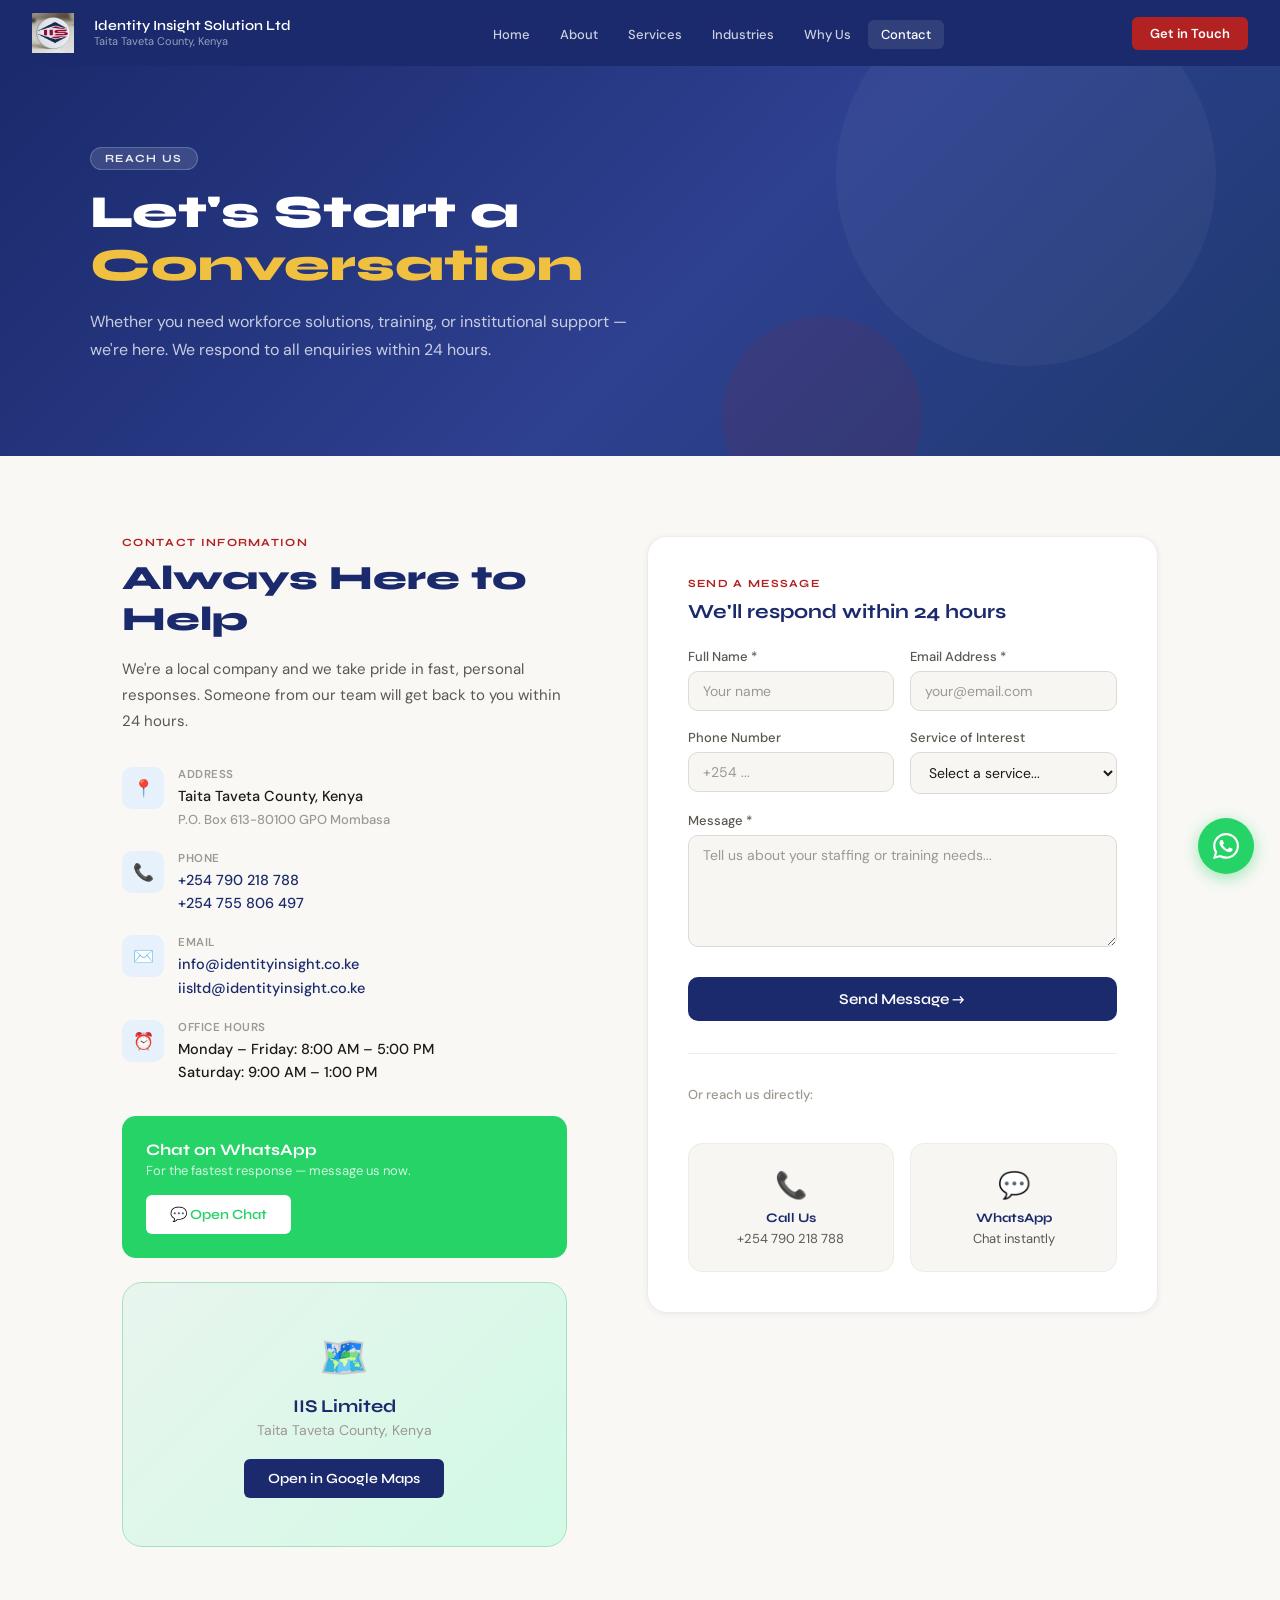
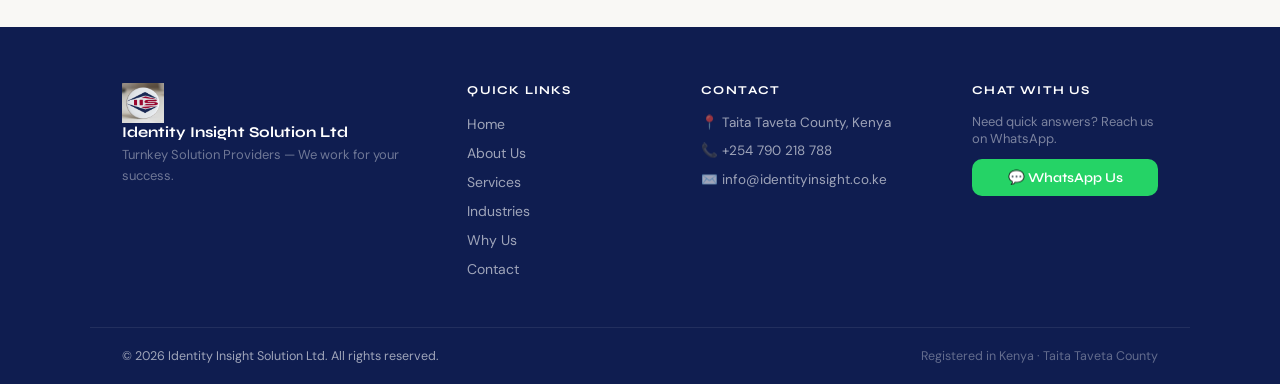
==== contact.html @ 8a25c025 "Add files via upload" ====
<!DOCTYPE html>
<html lang="en">
<head>
<meta charset="UTF-8">
<meta name="viewport" content="width=device-width,initial-scale=1">
<title>Contact Us — Identity Insight Solution Ltd</title>
<meta name="description" content="Get in touch with IIS LTD. We respond within 24 hours. Call, email, or chat on WhatsApp.">
<link rel="stylesheet" href="style.css">
<style>
.contact-page-grid{display:grid;grid-template-columns:1fr 1.15fr;gap:5rem;align-items:start}
.info-list{display:flex;flex-direction:column;gap:1.25rem;margin-bottom:2rem}
.info-row{display:flex;align-items:flex-start;gap:14px}
.info-icon{width:42px;height:42px;background:#e6f1fb;border-radius:10px;display:flex;align-items:center;justify-content:center;font-size:17px;flex-shrink:0}
.info-label{font-size:11.5px;color:var(--gray-400);font-weight:600;text-transform:uppercase;letter-spacing:.05em;margin-bottom:3px}
.info-val{font-size:14.5px;font-weight:500;line-height:1.6;color:var(--gray-900)}
.info-val a{color:var(--navy)}
.info-val a:hover{color:var(--crimson);text-decoration:underline}

.form-card{background:#fff;border:1px solid var(--gray-100);border-radius:var(--radius-xl);padding:2.5rem;box-shadow:var(--shadow-sm)}
.form-row-2{display:grid;grid-template-columns:1fr 1fr;gap:1rem}
.form-title{font-family:'Syne',sans-serif;font-size:20px;font-weight:700;color:var(--navy);margin-bottom:1.5rem}
.submit-btn{width:100%;background:var(--navy);color:#fff;border:none;padding:13px;border-radius:var(--radius-md);font-family:'Syne',sans-serif;font-size:15px;font-weight:600;cursor:pointer;transition:var(--transition);margin-top:.5rem}
.submit-btn:hover{background:var(--crimson)}
.submit-btn:disabled{opacity:.6;cursor:not-allowed}

.map-box{background:linear-gradient(135deg,#e8f5ee,#d1fae5);border-radius:var(--radius-xl);padding:3rem;text-align:center;border:1px solid #a8dfc0;margin-top:1.5rem}
.map-pin{font-size:40px;margin-bottom:.75rem}
.map-label{font-family:'Syne',sans-serif;font-size:18px;font-weight:700;color:var(--navy);margin-bottom:4px}
.map-sub{font-size:14px;color:var(--gray-400);margin-bottom:1.25rem}

.quick-contacts{display:grid;grid-template-columns:1fr 1fr;gap:1rem;margin-top:2.5rem}
.qc-card{background:var(--gray-50);border:1px solid var(--gray-100);border-radius:var(--radius-lg);padding:1.5rem;text-align:center;transition:var(--transition)}
.qc-card:hover{border-color:var(--navy);box-shadow:var(--shadow-sm)}
.qc-icon{font-size:26px;margin-bottom:.5rem}
.qc-label{font-family:'Syne',sans-serif;font-size:13px;font-weight:700;color:var(--navy);margin-bottom:4px}
.qc-val{font-size:13px;color:var(--gray-600)}
.qc-val a{color:var(--navy);font-weight:500}

.wa-section{background:var(--green);border-radius:var(--radius-lg);padding:1.5rem;display:flex;align-items:center;justify-content:space-between;gap:1rem;margin-top:1.25rem;flex-wrap:wrap}
.wa-text h4{font-family:'Syne',sans-serif;font-size:16px;font-weight:700;color:#fff;margin-bottom:3px}
.wa-text p{font-size:13px;color:rgba(255,255,255,.8)}

@media(max-width:860px){.contact-page-grid{grid-template-columns:1fr;gap:3rem}.form-row-2{grid-template-columns:1fr}}
</style>
</head>
<body>

<nav class="nav" id="main-nav">
  <a href="index.html" class="nav-logo"> <img src="IIS LTD LOGO.png" alt="IIs logo" style="height: 40px; width: auto; margin-right: 10px;"><div class="nav-brand">Identity Insight Solution Ltd<span>Taita Taveta County, Kenya</span></div></a>
  <ul class="nav-links">
    <li><a href="index.html">Home</a></li><li><a href="about.html">About</a></li>
    <li><a href="services.html">Services</a></li><li><a href="industries.html">Industries</a></li>
    <li><a href="why-us.html">Why Us</a></li><li><a href="contact.html" class="active">Contact</a></li>
  </ul>
  <a href="contact.html" class="nav-cta">Get in Touch</a>
  <button class="nav-toggle" onclick="toggleDrawer()">&#9776;</button>
</nav>
<nav class="nav-drawer" id="nav-drawer">
  <a href="index.html">Home</a><a href="about.html">About</a><a href="services.html">Services</a>
  <a href="industries.html">Industries</a><a href="why-us.html">Why Us</a><a href="contact.html">Contact</a>
  <a href="contact.html" class="drawer-cta">Get in Touch</a>
</nav>

<section class="page-hero">
  <div class="page-hero-inner">
    <div class="page-hero-tag">Reach Us</div>
    <h1 class="fade-up">Let's Start a<br><em>Conversation</em></h1>
    <p class="fade-up d1">Whether you need workforce solutions, training, or institutional support — we're here. We respond to all enquiries within 24 hours.</p>
  </div>
</section>

<section class="section">
  <div class="container">
    <div class="contact-page-grid">

      <!-- LEFT: INFO -->
      <div>
        <div class="section-tag">Contact Information</div>
        <h2 class="section-title" style="margin-bottom:1rem">Always Here to Help</h2>
        <p style="font-size:15px;color:var(--gray-600);line-height:1.75;margin-bottom:2rem">We're a local company and we take pride in fast, personal responses. Someone from our team will get back to you within 24 hours.</p>

        <div class="info-list">
          <div class="info-row fade-up">
            <div class="info-icon">📍</div>
            <div><div class="info-label">Address</div><div class="info-val">Taita Taveta County, Kenya<br><span style="font-size:13px;color:var(--gray-400)">P.O. Box 613-80100 GPO Mombasa</span></div></div>
          </div>
          <div class="info-row fade-up d1">
            <div class="info-icon">📞</div>
            <div><div class="info-label">Phone</div><div class="info-val"><a href="tel:+254790218788">+254 790 218 788</a><br><a href="tel:+254755806497">+254 755 806 497</a></div></div>
          </div>
          <div class="info-row fade-up d2">
            <div class="info-icon">✉️</div>
            <div><div class="info-label">Email</div><div class="info-val"><a href="mailto:info@identityinsight.co.ke">info@identityinsight.co.ke</a><br><a href="mailto:iisltd@identityinsight.co.ke">iisltd@identityinsight.co.ke</a></div></div>
          </div>
          <div class="info-row fade-up d3">
            <div class="info-icon">⏰</div>
            <div><div class="info-label">Office Hours</div><div class="info-val">Monday – Friday: 8:00 AM – 5:00 PM<br>Saturday: 9:00 AM – 1:00 PM</div></div>
          </div>
        </div>

        <!-- WhatsApp highlight -->
        <div class="wa-section fade-up">
          <div class="wa-text">
            <h4>Chat on WhatsApp</h4>
            <p>For the fastest response — message us now.</p>
          </div>
          <button onclick="window.open('https://wa.me/254790218788','_blank')" class="btn" style="background:#fff;color:var(--green);font-size:14px;flex-shrink:0">
            💬 Open Chat
          </button>
        </div>

        <!-- Map placeholder -->
        <div class="map-box fade-up">
          <div class="map-pin">🗺️</div>
          <div class="map-label">IIS Limited</div>
          <div class="map-sub">Taita Taveta County, Kenya</div>
          <a href="https://maps.google.com/?q=Taita+Taveta+County+Kenya" target="_blank" rel="noopener" class="btn btn-navy">
            Open in Google Maps
          </a>
        </div>
      </div>

      <!-- RIGHT: FORM -->
      <div class="form-card fade-up d1">
        <div class="section-tag">Send a Message</div>
        <div class="form-title">We'll respond within 24 hours</div>
        <div class="form-row-2">
          <div class="form-group"><label>Full Name *</label><input class="form-control" type="text" placeholder="Your name" id="f-name"></div>
          <div class="form-group"><label>Email Address *</label><input class="form-control" type="email" placeholder="your@email.com" id="f-email"></div>
        </div>
        <div class="form-row-2">
          <div class="form-group"><label>Phone Number</label><input class="form-control" type="tel" placeholder="+254 ..."></div>
          <div class="form-group"><label>Service of Interest</label>
            <select class="form-control">
              <option value="">Select a service...</option>
              <option>Workforce Deployment & Outsourcing</option>
              <option>Training & Capacity Building</option>
              <option>SME & Institutional Support</option>
              <option>General Enquiry</option>
            </select>
          </div>
        </div>
        <div class="form-group"><label>Message *</label><textarea class="form-control" placeholder="Tell us about your staffing or training needs..." id="f-msg" rows="5"></textarea></div>
        <button class="submit-btn" onclick="handleSubmit()">Send Message →</button>
        <div id="form-success" class="alert alert-success" style="display:none">✓ Message sent! We'll be in touch shortly.</div>

        <!-- Quick contact cards -->
        <div style="margin-top:2rem;padding-top:2rem;border-top:1px solid var(--gray-100)">
          <p style="font-size:13px;color:var(--gray-400);margin-bottom:1rem;font-weight:500">Or reach us directly:</p>
          <div class="quick-contacts">
            <a href="tel:+254790218788" class="qc-card">
              <div class="qc-icon">📞</div>
              <div class="qc-label">Call Us</div>
              <div class="qc-val">+254 790 218 788</div>
            </a>
            <a href="https://wa.me/254790218788" target="_blank" class="qc-card">
              <div class="qc-icon">💬</div>
              <div class="qc-label">WhatsApp</div>
              <div class="qc-val">Chat instantly</div>
            </a>
          </div>
        </div>
      </div>

    </div>
  </div>
</section>

<footer>
  <div class="footer-grid">
    <div class="footer-brand"> <img src="IIS LTD LOGO.png" alt="IIs logo" style="height: 40px; width: auto; margin-right: 10px;"><div class="footer-brand-name">Identity Insight Solution Ltd</div><div class="footer-brand-tagline">Turnkey Solution Providers — We work for your success.</div></div>
    <div><div class="footer-col-title">Quick Links</div><ul class="footer-links"><li><a href="index.html">Home</a></li><li><a href="about.html">About Us</a></li><li><a href="services.html">Services</a></li><li><a href="industries.html">Industries</a></li><li><a href="why-us.html">Why Us</a></li><li><a href="contact.html">Contact</a></li></ul></div>
    <div><div class="footer-col-title">Contact</div><div class="footer-contact-item">📍 Taita Taveta County, Kenya</div><div class="footer-contact-item">📞 +254 790 218 788</div><div class="footer-contact-item">✉️ info@identityinsight.co.ke</div></div>
    <div><div class="footer-col-title">Chat With Us</div><p style="font-size:13px;margin-bottom:.75rem;color:rgba(255,255,255,.45)">Need quick answers? Reach us on WhatsApp.</p><button onclick="window.open('https://wa.me/254790218788','_blank')" class="footer-wa">💬 WhatsApp Us</button></div>
  </div>
  <div class="footer-bottom"><span>© 2026 Identity Insight Solution Ltd. All rights reserved.</span><span class="footer-bottom-right">Registered in Kenya · Taita Taveta County</span></div>
</footer>
<button class="wa-float" onclick="window.open('https://wa.me/254790218788','_blank')"><svg width="26" height="26" viewBox="0 0 24 24" fill="white"><path d="M17.472 14.382c-.297-.149-1.758-.867-2.03-.967-.273-.099-.471-.148-.67.15-.197.297-.767.966-.94 1.164-.173.199-.347.223-.644.075-.297-.15-1.255-.463-2.39-1.475-.883-.788-1.48-1.761-1.653-2.059-.173-.297-.018-.458.13-.606.134-.133.298-.347.446-.52.149-.174.198-.298.298-.497.099-.198.05-.371-.025-.52-.075-.149-.669-1.612-.916-2.207-.242-.579-.487-.5-.669-.51-.173-.008-.371-.01-.57-.01-.198 0-.52.074-.792.372-.272.297-1.04 1.016-1.04 2.479 0 1.462 1.065 2.875 1.213 3.074.149.198 2.096 3.2 5.077 4.487.709.306 1.262.489 1.694.625.712.227 1.36.195 1.871.118.571-.085 1.758-.719 2.006-1.413.248-.694.248-1.289.173-1.413-.074-.124-.272-.198-.57-.347m-5.421 7.403h-.004a9.87 9.87 0 01-5.031-1.378l-.361-.214-3.741.982.998-3.648-.235-.374a9.86 9.86 0 01-1.51-5.26c.001-5.45 4.436-9.884 9.888-9.884 2.64 0 5.122 1.03 6.988 2.898a9.825 9.825 0 012.893 6.994c-.003 5.45-4.437 9.884-9.885 9.884m8.413-18.297A11.815 11.815 0 0012.05 0C5.495 0 .16 5.335.157 11.892c0 2.096.547 4.142 1.588 5.945L.057 24l6.305-1.654a11.882 11.882 0 005.683 1.448h.005c6.554 0 11.89-5.335 11.893-11.893a11.821 11.821 0 00-3.48-8.413z"/></svg></button>
<script src="main.js"></script>
</body>
</html>
---- style.css ----
/* ── Google Fonts ─────────────────────────────────────────── */
@import url('https://fonts.googleapis.com/css2?family=Syne:wght@400;600;700;800&family=DM+Sans:wght@300;400;500&display=swap');

/* ── Design Tokens ────────────────────────────────────────── */
:root {
  --navy:       #1a2a6c;
  --navy-mid:   #2e4090;
  --navy-deep:  #0f1d50;
  --crimson:    #b22222;
  --crimson-dk: #8b0000;
  --gold:       #f0c040;
  --cream:      #f9f8f5;
  --white:      #ffffff;
  --gray-50:    #f7f6f3;
  --gray-100:   #eeece8;
  --gray-200:   #dddad3;
  --gray-400:   #9e9890;
  --gray-600:   #5c5750;
  --gray-900:   #1c1a17;
  --green:      #25D366;

  --radius-sm: 6px;
  --radius-md: 10px;
  --radius-lg: 14px;
  --radius-xl: 20px;
  --shadow-sm: 0 1px 6px rgba(26,42,108,.07);
  --shadow-md: 0 4px 20px rgba(26,42,108,.13);
  --shadow-lg: 0 10px 40px rgba(26,42,108,.18);
  --transition: .22s cubic-bezier(.4,0,.2,1);
}
/*Logo*/
.nav-brand .footer-brand img{
  display: block;
  object-fit: contain;
  max-height: 100%;
  border-radius: 50%;
}
/* ── Reset ────────────────────────────────────────────────── */
*,*::before,*::after{box-sizing:border-box;margin:0;padding:0}
html{scroll-behavior:smooth;font-size:16px}
body{font-family:'DM Sans',sans-serif;color:var(--gray-900);background:var(--cream);-webkit-font-smoothing:antialiased;overflow-x:hidden}
a{text-decoration:none;color:inherit}
img{max-width:100%;display:block}
button{cursor:pointer;font-family:'DM Sans',sans-serif}

/* ── Scrollbar ────────────────────────────────────────────── */
::-webkit-scrollbar{width:5px}
::-webkit-scrollbar-track{background:var(--gray-100)}
::-webkit-scrollbar-thumb{background:var(--navy-mid);border-radius:3px}

/* ── Navbar ───────────────────────────────────────────────── */
.nav{background:var(--navy);height:66px;display:flex;align-items:center;justify-content:space-between;padding:0 2rem;position:sticky;top:0;z-index:200;transition:box-shadow var(--transition)}
.nav.scrolled{box-shadow:0 4px 24px rgba(15,29,80,.4)}
.nav-logo{display:flex;align-items:center;gap:10px;text-decoration:none}
.logo-mark{width:42px;height:42px;background:#fff;border-radius:50%;display:flex;align-items:center;justify-content:center;font-family:'Syne',sans-serif;font-weight:800;font-size:13px;color:var(--navy);flex-shrink:0}
.nav-brand{color:#fff;font-family:'Syne',sans-serif;font-size:14px;font-weight:600;line-height:1.2}
.nav-brand span{display:block;font-size:11px;font-weight:400;opacity:.55;font-family:'DM Sans',sans-serif}
.nav-links{display:flex;gap:.25rem;list-style:none}
.nav-links a{color:rgba(255,255,255,.78);font-size:13px;font-weight:500;padding:6px 13px;border-radius:var(--radius-sm);transition:var(--transition)}
.nav-links a:hover,.nav-links a.active{color:#fff;background:rgba(255,255,255,.1)}
.nav-cta{background:var(--crimson);color:#fff;padding:8px 18px;border-radius:var(--radius-sm);font-size:13px;font-weight:600;border:none;transition:var(--transition)}
.nav-cta:hover{background:var(--crimson-dk);transform:translateY(-1px)}
.nav-toggle{display:none;background:none;border:none;color:#fff;font-size:22px;padding:4px}
.nav-drawer{display:none;flex-direction:column;background:var(--navy-deep);border-top:1px solid rgba(255,255,255,.08);padding:0;max-height:0;overflow:hidden;transition:max-height .35s ease,padding .3s}
.nav-drawer.open{max-height:400px;padding:1rem 1.5rem 1.5rem}
.nav-drawer a{display:block;color:rgba(255,255,255,.8);font-size:16px;font-weight:500;padding:12px 0;border-bottom:1px solid rgba(255,255,255,.07);transition:color .2s}
.nav-drawer a:hover{color:var(--gold)}
.nav-drawer .drawer-cta{margin-top:1rem;display:block;background:var(--crimson);color:#fff;text-align:center;padding:12px;border-radius:var(--radius-sm);font-weight:600}

/* ── Page Hero (inner pages) ──────────────────────────────── */
.page-hero{background:linear-gradient(135deg,var(--navy) 0%,var(--navy-mid) 55%,#1e3a6e 100%);padding:5rem 2rem 4rem;position:relative;overflow:hidden}
.page-hero::before{content:'';position:absolute;top:-80px;right:5%;width:380px;height:380px;background:rgba(255,255,255,.04);border-radius:50%;transform:rotate(30deg)}
.page-hero::after{content:'';position:absolute;bottom:-60px;right:28%;width:200px;height:200px;background:rgba(178,34,34,.1);border-radius:50%}
.page-hero-inner{max-width:1100px;margin:0 auto;position:relative}
.page-hero-tag{display:inline-block;background:rgba(255,255,255,.13);border:1px solid rgba(255,255,255,.2);color:rgba(255,255,255,.9);font-family:'Syne',sans-serif;font-size:11px;font-weight:700;letter-spacing:.12em;text-transform:uppercase;padding:4px 14px;border-radius:20px;margin-bottom:1rem}
.page-hero h1{font-family:'Syne',sans-serif;font-size:clamp(28px,4.5vw,46px);font-weight:800;color:#fff;line-height:1.15;max-width:680px;margin-bottom:1rem}
.page-hero h1 em{font-style:normal;color:var(--gold)}
.page-hero p{color:rgba(255,255,255,.75);font-size:16px;line-height:1.75;max-width:560px;margin-bottom:1.75rem}
.page-hero-btns{display:flex;gap:12px;flex-wrap:wrap}

/* ── Buttons ──────────────────────────────────────────────── */
.btn{display:inline-flex;align-items:center;gap:8px;padding:11px 24px;border-radius:var(--radius-sm);font-family:'Syne',sans-serif;font-size:14px;font-weight:600;border:none;cursor:pointer;transition:var(--transition);white-space:nowrap}
.btn-primary{background:var(--crimson);color:#fff}
.btn-primary:hover{background:var(--crimson-dk);transform:translateY(-1px);box-shadow:0 6px 18px rgba(178,34,34,.35)}
.btn-navy{background:var(--navy);color:#fff}
.btn-navy:hover{background:var(--navy-mid);transform:translateY(-1px);box-shadow:var(--shadow-md)}
.btn-outline{background:rgba(255,255,255,.1);color:#fff;border:1.5px solid rgba(255,255,255,.35)}
.btn-outline:hover{background:rgba(255,255,255,.18);border-color:rgba(255,255,255,.7)}
.btn-outline-navy{background:transparent;color:var(--navy);border:1.5px solid var(--navy)}
.btn-outline-navy:hover{background:var(--navy);color:#fff}
.btn-green{background:var(--green);color:#fff}
.btn-green:hover{background:#a60f32;transform:translateY(-1px)}

/* ── Section helpers ──────────────────────────────────────── */
.container{max-width:1100px;margin:0 auto;padding:0 2rem}
.section{padding:5rem 0}
.section-tag{font-family:'Syne',sans-serif;font-size:11px;text-transform:uppercase;letter-spacing:.12em;color:var(--crimson);font-weight:700;margin-bottom:.6rem}
.section-title{font-family:'Syne',sans-serif;font-size:clamp(22px,3.5vw,34px);font-weight:800;color:var(--navy);line-height:1.2;margin-bottom:.75rem}
.section-sub{color:var(--gray-600);font-size:15.5px;line-height:1.75;max-width:560px}

/* ── Cards ────────────────────────────────────────────────── */
.card{background:var(--white);border:1px solid var(--gray-100);border-radius:var(--radius-lg);padding:1.75rem;transition:var(--transition)}
.card:hover{border-color:var(--gray-200);box-shadow:var(--shadow-md);transform:translateY(-2px)}

/* ── Form controls ────────────────────────────────────────── */
.form-group{margin-bottom:1.1rem}
.form-group label{display:block;font-size:13px;font-weight:500;color:var(--gray-600);margin-bottom:6px}
.form-control{width:100%;padding:10px 14px;background:var(--gray-50);border:1.5px solid var(--gray-200);border-radius:var(--radius-md);font-size:14px;color:var(--gray-900);font-family:'DM Sans',sans-serif;outline:none;transition:var(--transition)}
.form-control:focus{border-color:var(--navy-mid);background:#fff;box-shadow:0 0 0 3px rgba(46,64,144,.1)}
.form-control::placeholder{color:var(--gray-400)}
textarea.form-control{resize:vertical;min-height:110px}
select.form-control{cursor:pointer}

/* ── Footer ───────────────────────────────────────────────── */
footer{background:var(--navy-deep);color:rgba(255,255,255,.6);padding-top:3.5rem}
.footer-grid{max-width:1100px;margin:0 auto;padding:0 2rem 3rem;display:grid;grid-template-columns:1.6fr 1fr 1.2fr 1fr;gap:3rem}
.footer-brand .logo-mark{width:46px;height:46px;margin-bottom:1rem}
.footer-brand-name{color:#fff;font-family:'Syne',sans-serif;font-size:15px;font-weight:700;margin-bottom:4px}
.footer-brand-tagline{font-size:13px;line-height:1.6;color:rgba(255,255,255,.4)}
.footer-col-title{color:#fff;font-family:'Syne',sans-serif;font-size:12px;font-weight:700;letter-spacing:.1em;text-transform:uppercase;margin-bottom:1rem}
.footer-links{list-style:none;display:flex;flex-direction:column;gap:8px}
.footer-links a{font-size:14px;color:rgba(255,255,255,.6);transition:color .2s}
.footer-links a:hover{color:var(--gold)}
.footer-contact-item{font-size:13.5px;margin-bottom:8px;line-height:1.5}
.footer-wa{display:flex;align-items:center;gap:8px;background:var(--green);color:#fff;padding:10px 18px;border-radius:var(--radius-md);font-size:13.5px;font-weight:600;font-family:'Syne',sans-serif;margin-top:.75rem;transition:var(--transition);border:none;cursor:pointer;width:100%;justify-content:center}
.footer-wa:hover{background:#1ebe5d}
.footer-bottom{border-top:1px solid rgba(255,255,255,.08);padding:1.25rem 2rem;max-width:1100px;margin:0 auto;display:flex;justify-content:space-between;align-items:center;font-size:12.5px;flex-wrap:wrap;gap:.75rem}
.footer-bottom-right{color:rgba(255,255,255,.35)}

/* ── WhatsApp float ───────────────────────────────────────── */
.wa-float{position:fixed;bottom:26px;right:26px;width:56px;height:56px;background:var(--green);border-radius:50%;display:flex;align-items:center;justify-content:center;box-shadow:0 4px 16px rgba(37,211,102,.45);cursor:pointer;border:none;z-index:500;animation:pulse 3s ease-in-out infinite}
@keyframes pulse{0%,100%{transform:scale(1)}50%{transform:scale(1.06)}}
.wa-float:hover{transform:scale(1.12);box-shadow:0 6px 24px rgba(37,211,102,.55)}

/* ── Animations ───────────────────────────────────────────── */
@keyframes fadeUp{from{opacity:0;transform:translateY(22px)}to{opacity:1;transform:translateY(0)}}
.fade-up{opacity:0;animation:fadeUp .55s ease forwards}
.d1{animation-delay:.1s}.d2{animation-delay:.2s}.d3{animation-delay:.3s}.d4{animation-delay:.4s}.d5{animation-delay:.5s}

/* ── Alerts ───────────────────────────────────────────────── */
.alert{padding:12px 16px;border-radius:var(--radius-md);font-size:14px;margin-top:1rem}
.alert-success{background:#eaf7ef;color:#1a7a40;border:1px solid #a8dfc0}
.alert-error{background:#fdf0f0;color:var(--crimson-dk);border:1px solid #f5c0c0}

/* ── Responsive ───────────────────────────────────────────── */
@media(max-width:900px){
  .footer-grid{grid-template-columns:1fr 1fr;gap:2rem}
}
@media(max-width:680px){
  .nav-links,.nav-cta{display:none}
  .nav-toggle{display:block}
  .container{padding:0 1.25rem}
  .footer-grid{grid-template-columns:1fr;gap:2rem}
  .footer-bottom{flex-direction:column;text-align:center}
  .page-hero{padding:3.5rem 1.25rem 3rem}
}
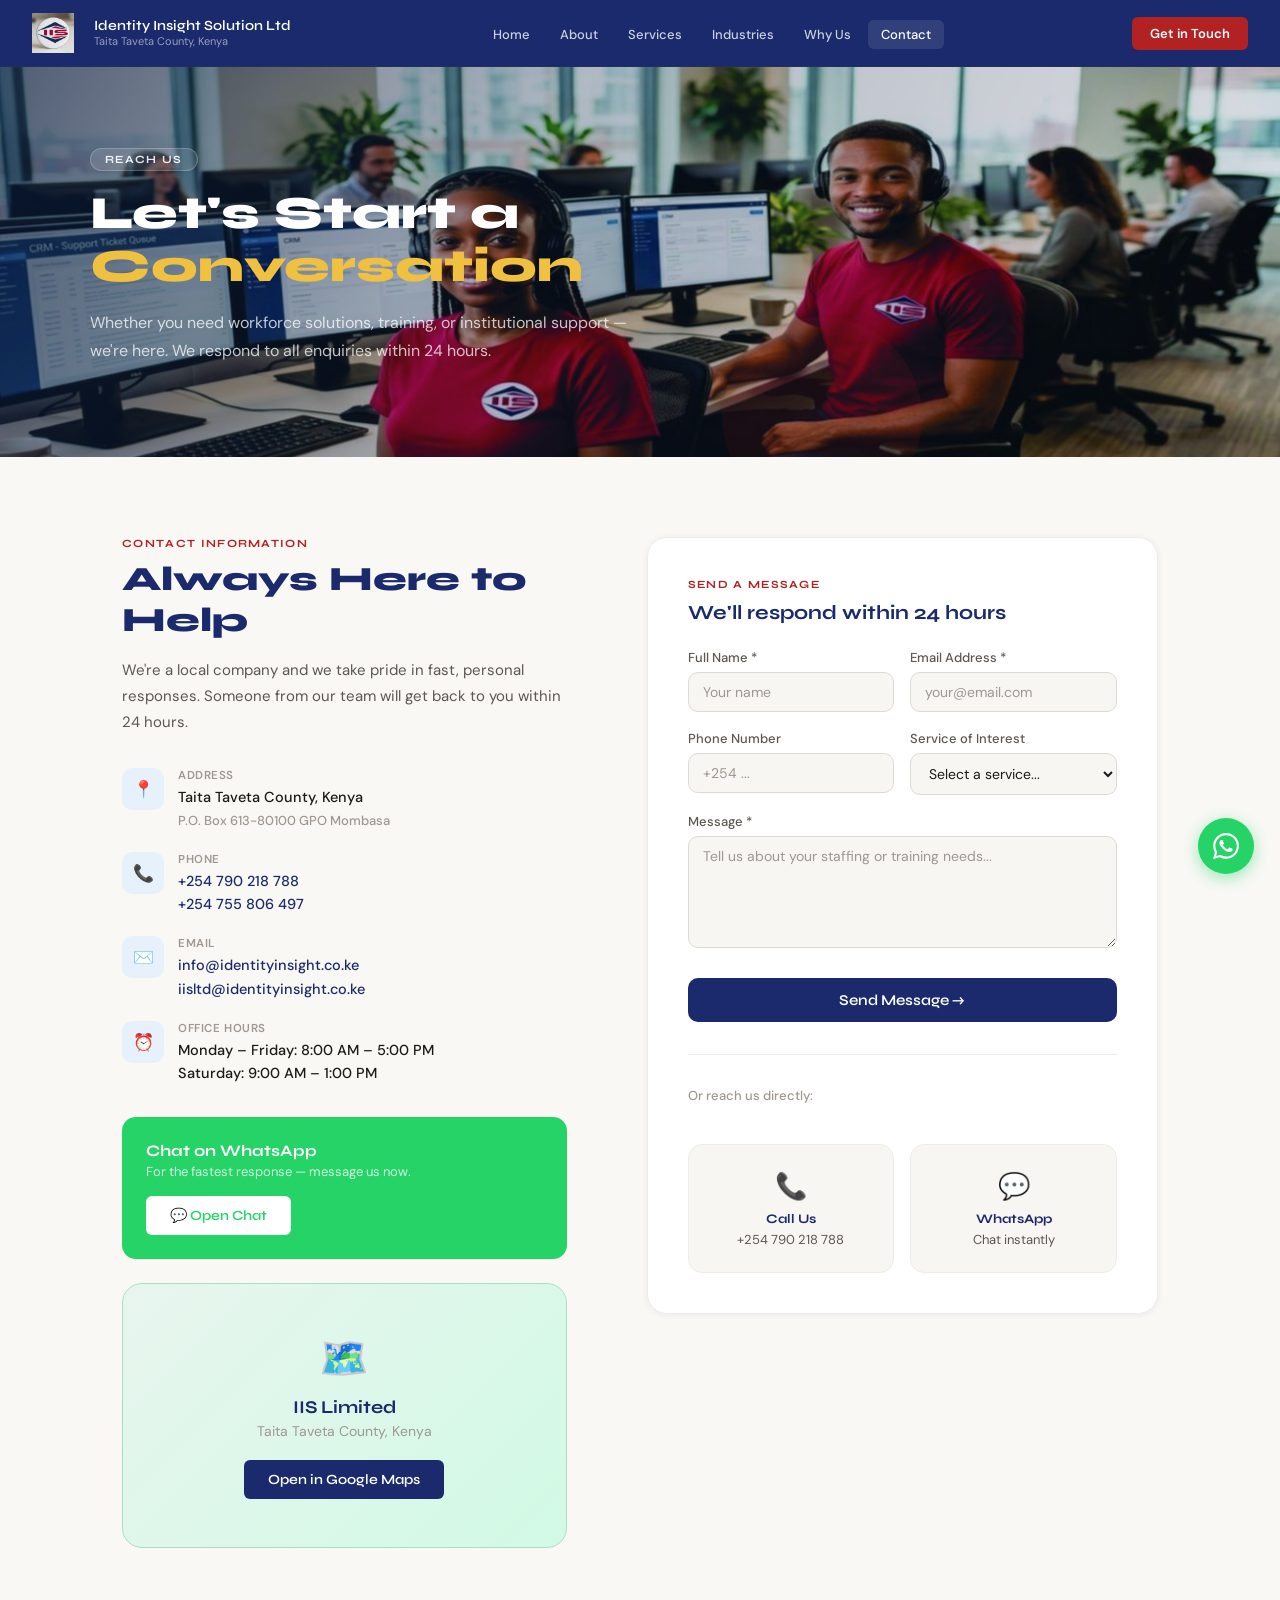
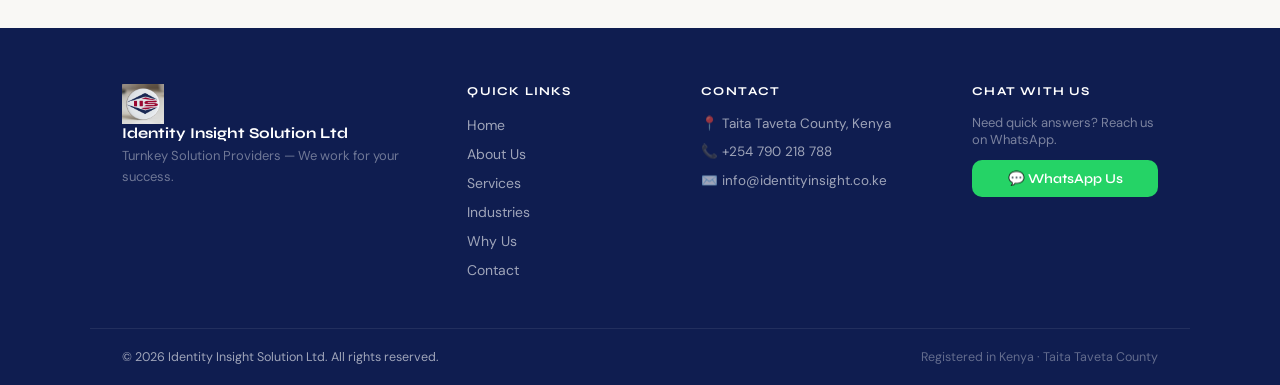
==== commit f3645c14: "Update contact.html" ====
--- a/contact.html
+++ b/contact.html
@@ -41,6 +41,26 @@
 .wa-text p{font-size:13px;color:rgba(255,255,255,.8)}
 
 @media(max-width:860px){.contact-page-grid{grid-template-columns:1fr;gap:3rem}.form-row-2{grid-template-columns:1fr}}
+
+/* ── Contact Hero Slideshow ──────────────────────────── */
+.page-hero{position:relative;overflow:hidden}
+.page-hero-slides{position:absolute;inset:0;z-index:0}
+.page-hero-slide{position:absolute;inset:0;opacity:0;transition:opacity 1.4s ease-in-out;background-size:cover;background-position:center top;}
+.page-hero-slide.active{opacity:1}
+/* Overlay: dark navy left → transparent right so text stays legible */
+.page-hero-slide::after{content:'';position:absolute;inset:0;background:linear-gradient(120deg,rgba(10,28,60,.75) 0%,rgba(10,28,60,.30) 40%,rgba(10,28,60,.10) 100%)}
+/* Ken-Burns zoom */
+@keyframes kbContact{0%{transform:scale(1)}100%{transform:scale(1.07)}}
+.page-hero-slide.active{animation:kbContact 8s ease-out forwards}
+
+/* Dot indicators */
+.page-hero-dots{position:absolute;bottom:20px;left:50%;transform:translateX(-50%);display:flex;gap:8px;z-index:10}
+.page-hero-dot{width:8px;height:8px;border-radius:50%;background:rgba(255,255,255,.35);border:none;cursor:pointer;padding:0;transition:background .3s,transform .3s}
+.page-hero-dot.active{background:#fff;transform:scale(1.35)}
+
+/* Ensure hero text sits above slides */
+.page-hero-inner{position:relative;z-index:2}
+
 </style>
 </head>
 <body>
@@ -61,7 +81,12 @@
   <a href="contact.html" class="drawer-cta">Get in Touch</a>
 </nav>
 
-<section class="page-hero">
+<section class="page-hero" id="contact-hero">
+  <!-- Slideshow -->
+  <div class="page-hero-slides">
+    <div class="page-hero-slide active" id="ch-slide-0" style="background-image:url('[data-uri]')"></div>
+  </div>
+  <!-- No dots needed for single photo -->
   <div class="page-hero-inner">
     <div class="page-hero-tag">Reach Us</div>
     <h1 class="fade-up">Let's Start a<br><em>Conversation</em></h1>
@@ -177,5 +202,9 @@
 </footer>
 <button class="wa-float" onclick="window.open('https://wa.me/254790218788','_blank')"><svg width="26" height="26" viewBox="0 0 24 24" fill="white"><path d="M17.472 14.382c-.297-.149-1.758-.867-2.03-.967-.273-.099-.471-.148-.67.15-.197.297-.767.966-.94 1.164-.173.199-.347.223-.644.075-.297-.15-1.255-.463-2.39-1.475-.883-.788-1.48-1.761-1.653-2.059-.173-.297-.018-.458.13-.606.134-.133.298-.347.446-.52.149-.174.198-.298.298-.497.099-.198.05-.371-.025-.52-.075-.149-.669-1.612-.916-2.207-.242-.579-.487-.5-.669-.51-.173-.008-.371-.01-.57-.01-.198 0-.52.074-.792.372-.272.297-1.04 1.016-1.04 2.479 0 1.462 1.065 2.875 1.213 3.074.149.198 2.096 3.2 5.077 4.487.709.306 1.262.489 1.694.625.712.227 1.36.195 1.871.118.571-.085 1.758-.719 2.006-1.413.248-.694.248-1.289.173-1.413-.074-.124-.272-.198-.57-.347m-5.421 7.403h-.004a9.87 9.87 0 01-5.031-1.378l-.361-.214-3.741.982.998-3.648-.235-.374a9.86 9.86 0 01-1.51-5.26c.001-5.45 4.436-9.884 9.888-9.884 2.64 0 5.122 1.03 6.988 2.898a9.825 9.825 0 012.893 6.994c-.003 5.45-4.437 9.884-9.885 9.884m8.413-18.297A11.815 11.815 0 0012.05 0C5.495 0 .16 5.335.157 11.892c0 2.096.547 4.142 1.588 5.945L.057 24l6.305-1.654a11.882 11.882 0 005.683 1.448h.005c6.554 0 11.89-5.335 11.893-11.893a11.821 11.821 0 00-3.48-8.413z"/></svg></button>
 <script src="main.js"></script>
+
+
+
 </body>
 </html>
+
--- a/style.css
+++ b/style.css
@@ -61,7 +61,7 @@
 .nav-cta{background:var(--crimson);color:#fff;padding:8px 18px;border-radius:var(--radius-sm);font-size:13px;font-weight:600;border:none;transition:var(--transition)}
 .nav-cta:hover{background:var(--crimson-dk);transform:translateY(-1px)}
 .nav-toggle{display:none;background:none;border:none;color:#fff;font-size:22px;padding:4px}
-.nav-drawer{display:none;flex-direction:column;background:var(--navy-deep);border-top:1px solid rgba(255,255,255,.08);padding:0;max-height:0;overflow:hidden;transition:max-height .35s ease,padding .3s}
+.nav-drawer{display: flex;flex-direction:column;background:var(--navy-deep);border-top:1px solid rgba(255,255,255,.08);padding:0;max-height:0;overflow:hidden;transition:max-height .35s ease,padding .3s}
 .nav-drawer.open{max-height:400px;padding:1rem 1.5rem 1.5rem}
 .nav-drawer a{display:block;color:rgba(255,255,255,.8);font-size:16px;font-weight:500;padding:12px 0;border-bottom:1px solid rgba(255,255,255,.07);transition:color .2s}
 .nav-drawer a:hover{color:var(--gold)}
